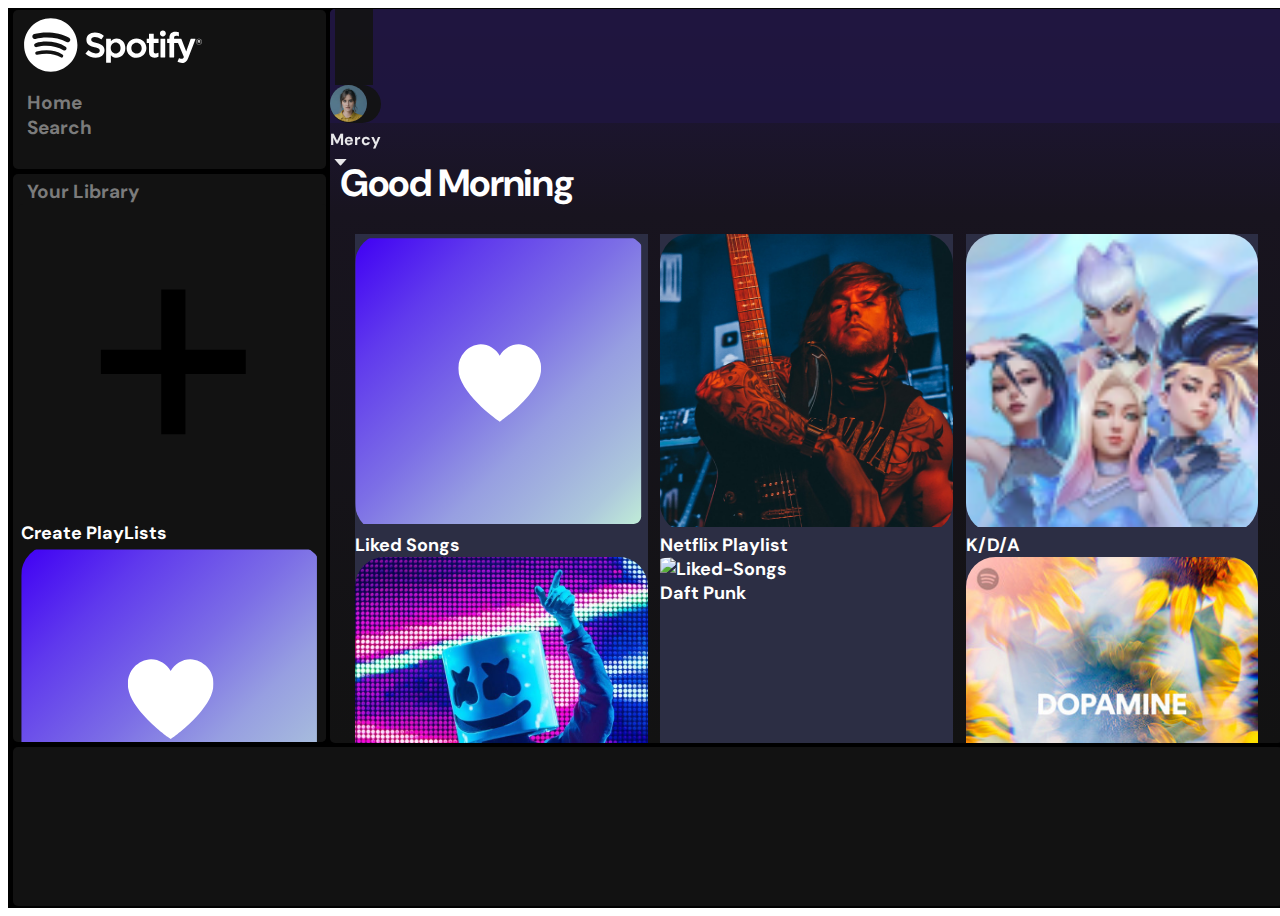
==== index.html @ 14f11836 "under construction 50percent completed" ====
<!DOCTYPE html>
<html lang="en">
  <head>
    <meta charset="UTF-8" />
    <meta name="viewport" content="width=device-width, initial-scale=1.0" />
    <link rel="stylesheet" href="./style.css" />
    <!-- BOOTSRAP CSS CDN -->
    <link
      href="https://cdn.jsdelivr.net/npm/bootstrap@5.0.2/dist/css/bootstrap.min.css"
      rel="stylesheet"
      integrity="sha384-EVSTQN3/azprG1Anm3QDgpJLIm9Nao0Yz1ztcQTwFspd3yD65VohhpuuCOmLASjC"
      crossorigin="anonymous"
    />
    <!-- FONT-AWESOME CDNJS -->
    <link
      rel="stylesheet"
      href="https://cdnjs.cloudflare.com/ajax/libs/font-awesome/6.4.2/css/all.min.css"
      integrity="sha512-z3gLpd7yknf1YoNbCzqRKc4qyor8gaKU1qmn+CShxbuBusANI9QpRohGBreCFkKxLhei6S9CQXFEbbKuqLg0DA=="
      crossorigin="anonymous"
      referrerpolicy="no-referrer"
    />
    <link
      rel="shortcut icon"
      href="./assets/Spotify_icon-icons.com_66783.ico"
      type="image/x-icon"
    />
    <title>Spotify -Web Player: Music for everyone</title>
  </head>
  <body>
    <main>
      <!-- LEFT SIDE ROW 1 -->
      <section class="main-col-left-nav d-flex flex-column justify-content-between">
          <div class="d-flex mb-2">
            <div class="spotify-logo d-flex align-items-center justify-content-center">
              <img src="./assets/Spotify-White-Logo.wine.svg" alt="Spotify_Logo">
            </div>
          </div>
          <div class="pill-list p-1 d-flex flex-column">
            <div class="left-nav-pill d-flex my-1">
              <div class="col-2 align-items-center"><i class="fa-solid fa-house"></i></div>
              <div class="col-10">Home</div>
            </div>
            <div class="left-nav-pill d-flex my-1">
              <div class="col-2 align-items-center"><i class="fa-solid fa-magnifying-glass"></i></div>
              <div class="col-10">Search</div>
            </div>
          </div>
  
      </section>
      <!--  -->
      <!-- LEFT SIDE ROW 2 -->
      <section class="main-col-left-library">
        <div class="pill-list p-1 d-flex flex-column">
          <div class="left-nav-pill d-flex my-1">
            <div class="col-2 align-items-center"><i class="fa-solid fa-compact-disc"></i></div>
            <div class="col-10">Your Library</div>
          </div>
        </div>

        <div class="Library-content-container pt-2">

          <div class="Library-entry d-flex align-items-center mb-1 rounded-3 ">
            <div class="col-2 entry-image-container bg-light">
              <img src="./assets/plus-small.svg" alt="Liked-Songs">
            </div>
            <div class="col-10 px-3">Create PlayLists</div>
          </div>

          <div class="Library-entry d-flex align-items-center mb-1 rounded-3 ">
            <div class="col-2 entry-image-container ">
              <img src="./assets/Liked_songs_logo.svg" alt="Liked-Songs">
            </div>
            <div class="col-10 px-3">Liked Songs</div>
          </div>

          <div class="Library-entry d-flex align-items-center mb-1 rounded-3 ">
            <div class="col-2 entry-image-container">
              <img src="./assets/podcast_icon.svg" alt="Liked-Songs">
            </div>
            <div class="col-10 px-3">Your Episodes</div>
          </div>

          <div class="Library-entry d-flex align-items-center mb-1 rounded-3 ">
            <div class="col-2 entry-image-container">
              <img src="./assets/roadtrip.jpeg" alt="Liked-Songs">
            </div>
            <div class="col-10 px-3">Road Trip Mix</div>
          </div>

          <div class="Library-entry d-flex align-items-center mb-1 rounded-3 ">
            <div class="col-2 entry-image-container">
              <img src="https://seeded-session-images.scdn.co/v1/img/artist/4tZwfgrHOc3mvqYlEYSvVi/en" alt="Liked-Songs">
            </div>
            <div class="col-10 px-3">Daft Punk</div>
          </div>

          <div class="Library-entry d-flex align-items-center mb-1 rounded-3 ">
            <div class="col-2 entry-image-container">
              <img src="./assets/ab67706f00000002a9e1322caa711b3c585d65bf.jpeg" alt="Liked-Songs">
            </div>
            <div class="col-10 px-3">Dopamine</div>
          </div>

          <ul class="library-list pt-3 ps-3">
            <li>FAV</li>
            <li>Daily Mix 1</li>
            <li>Discover Weekly</li>
            <li>Malayalam</li>
            <li>Dance/Electronix Mix</li>
            <li>EDM/Popular</li>
          </ul>

          <br><br><br>
        </div>
        
      </section>
      <!-- RIGHT SIDE ROW 1 COL 2 -->
      <!--  -->
      <section class="main-col-right">
        <nav
          class="my-nav-right d-flex align-items-center justify-content-between"
        >
          <div class="d-flex bg-transparent p-2">
            <div class="nav-arrows rounded-circle">
              <i
                class="fa-solid fa-angle-left fa-lg"
                style="color: #7b7b7b"
              ></i>
            </div>
            <div class="nav-arrows rounded-circle">
              <i
                class="fa-solid fa-angle-right fa-lg"
                style="color: #7b7b7b"
              ></i>
            </div>
          </div>
          <!-- Install app and User Name Pills  -->
         
          <div class="d-flex align-items-center p-2">
            <div class="d-flex align-items-center right-nav-pill p-1">
              <img src="./assets/Profile_pic.svg" alt="Profile_pic" class="bg-transparent user-image">
              <p class="px-2 bg-transparent">Mercy</p>
              <img src="./assets/fi-ss-caret-down.svg" class="bg-transparent p-1 pe-2">
          </div>
          
        </nav>
        <section class="main-window">
          <h1 class="px-2 py-1 pt-2">Good Morning</h1>
          <div class="Playlist-Block-Container">

            <div class="Playlist-Block-entry d-flex align-items-center mb-1 rounded-3 me-2 mb-2 ">
              <div class="col-3 entry-image-container ">
                <img src="./assets/Liked_songs_logo.svg" alt="Liked-Songs">
              </div>
              <div class="col-9 px-3 entry-text">
                Liked Songs
                <div class="entry-play-button"><i class="fa-solid fa-play"></i></div>
              </div>
            </div>

            <div class="Playlist-Block-entry d-flex align-items-center mb-1 rounded-3 me-2 mb-2">
              <div class="col-3 entry-image-container ">
                <img src="./assets/netflix.jpeg" alt="Liked-Songs">
              </div>
              <div class="col-9 px-3 entry-text">Netflix Playlist
                <div class="entry-play-button"><i class="fa-solid fa-play"></i></div>
              </div>
            </div>

            <div class="Playlist-Block-entry d-flex align-items-center mb-1 rounded-3 me-2 mb-2">
              <div class="col-3 entry-image-container ">
                <img src="./assets/kda.png" alt="Liked-Songs">
              </div>
              <div class="col-9 px-3 entry-text">K/D/A
                <div class="entry-play-button"><i class="fa-solid fa-play"></i></div>
              </div>
            </div>

            <div class="Playlist-Block-entry d-flex align-items-center mb-1 rounded-3 me-2 mb-2">
              <div class="col-3 entry-image-container ">
                <img src="./assets/marsh.svg" alt="Liked-Songs">
              </div>
              <div class="col-9 px-3 entry-text">Electronic Mix
                <div class="entry-play-button"><i class="fa-solid fa-play"></i></div>
              </div>
            </div>

            <div class="Playlist-Block-entry d-flex align-items-center mb-1 rounded-3 me-2 mb-2">
              <div class="col-3 entry-image-container">
                <img src="https://seeded-session-images.scdn.co/v1/img/artist/4tZwfgrHOc3mvqYlEYSvVi/en" alt="Liked-Songs">
              </div>
              <div class="col-9 px-3 entry-text">Daft Punk
                <div class="entry-play-button"><i class="fa-solid fa-play"></i></div>
              </div>
            </div>

            <div class="Playlist-Block-entry d-flex align-items-center mb-1 rounded-3 me-2 mb-2">
              <div class="col-3 entry-image-container">
                <img src="./assets/ab67706f00000002a9e1322caa711b3c585d65bf.jpeg" alt="Liked-Songs">
              </div>
              <div class="col-9 px-3 entry-text">Dopamine
                <div class="entry-play-button"><i class="fa-solid fa-play "></i></div>
              </div>
            </div>
          </div>

          <h3 class="px-2 py-1 pt-2">Music you might like</h3>
        </section>
      </section>
      <footer class="main-player-bottom">

      </footer>
    </main>

    <!-- BOOTSRAP JS CDN -->
    <script
      src="https://cdn.jsdelivr.net/npm/@popperjs/core@2.9.2/dist/umd/popper.min.js"
      integrity="sha384-IQsoLXl5PILFhosVNubq5LC7Qb9DXgDA9i+tQ8Zj3iwWAwPtgFTxbJ8NT4GN1R8p"
      crossorigin="anonymous"
    ></script>
    <script
      src="https://cdn.jsdelivr.net/npm/bootstrap@5.0.2/dist/js/bootstrap.min.js"
      integrity="sha384-cVKIPhGWiC2Al4u+LWgxfKTRIcfu0JTxR+EQDz/bgldoEyl4H0zUF0QKbrJ0EcQF"
      crossorigin="anonymous"
    ></script>
  </body>
</html>
---- style.css ----
@import url("https://fonts.googleapis.com/css2?family=DM+Sans:ital,opsz,wght@0,9..40,200;0,9..40,300;0,9..40,400;0,9..40,500;0,9..40,600;0,9..40,700;0,9..40,800;0,9..40,900;0,9..40,1000;1,9..40,200;1,9..40,300;1,9..40,400;1,9..40,500;1,9..40,600;1,9..40,1000&family=Open+Sans&family=Poppins:ital,wght@0,400;0,500;0,600;0,700;0,800;0,900;1,400;1,700;1,800&display=swap");
* {
  font-family: "DM Sans", sans-serif;
}

main {
  width: 100vw;
  height: 100vh;
  background-color: black;
  display: grid;
  grid-template-columns: 1fr 3fr;
  grid-template-rows: 1fr 3.5fr 1fr;
  gap: 1px;
}

.main-col-left-nav {
  grid-column: 1/2;
  grid-row: 1/2;
  flex-shrink: 0;
  /*  */
  box-sizing: border-box;
  margin: 2px;
  margin-left: 5px;
  padding: 5px;
  border-radius: 5px;
  background-color: #121212;
  /* background-color: red; */
  min-width: 250px;
}

.main-col-left-library {
  grid-column: 1/2;
  grid-row: 2/3;
  /*  */
  background-color: #121212;
  box-sizing: border-box;
  margin: 2px;
  padding: 5px;
  margin-left: 5px;
  border-radius: 5px;
  overflow: hidden;
}

.main-col-right {
  grid-column: 2/3;
  grid-row: 1/3;
  background: rgb(63, 42, 128);
  background: linear-gradient(
    180deg,
    rgba(32, 22, 64, 1) 0%,
    rgba(24, 20, 31, 1) 28%,
    rgba(18, 18, 18, 1) 100%
  );
  box-sizing: border-box;
  margin: 1px;
  margin-right: 5px;
  border-radius: 5px;
  overflow-y: scroll;
}
.main-col-right::-webkit-scrollbar {
  display: none;
}

.main-player-bottom {
  grid-column: 1/-1;
  grid-row: 3/4;
  /*  */
  box-sizing: border-box;
  margin: 2px;
  margin-left: 5px;
  margin-right: 5px;
  border-radius: 5px;
  background-color: #121212;
}
/* RIGHT Col Nav */
.my-nav-right {
  background-color: #201640;
  opacity: 0.9;
  position: sticky;
  top: 0px;
  /* background-color: red; */
}

.nav-arrows {
  width: 38px;
  height: 38px;
  flex-shrink: 0;
  display: flex;
  align-items: center;
  justify-content: center;
  background-color: #131313;
  margin: 0px 5px;
}

.right-nav-pill {
  width: fit-content;
  box-sizing: border-box;
  height: 38px;
  border-radius: 50px;
  background-color: #131313;
}

.right-nav-pill > p {
  font-weight: 700;
  font-size: 16px;
  margin-bottom: 0;
  margin-top: 2px;
  color: white;
}

.right-nav-pill > p:hover,
.nav-arrows > i:hover {
  color: white !important;
  transform: scale(1.05);
}

/* Left col row 1 */

.spotify-logo > img {
  width: 250px;
  height: 80px;
  background-color: transparent;
  padding: 0;
  margin-inline-start: -30px;
  margin-top: -10px;
}

.spotify-logo > img:hover {
  transform: scale(1.05);
}
/* box-shadow: none|h-offset v-offset blur spread color */

.pill-list {
  width: 94%;
  margin: auto;
}

.left-nav-pill {
  width: 90%;
  font-size: 19px;
  color: #7b7b7b;
  font-weight: 700;
}
.left-nav-pill:hover {
  color: white !important;
  transform: scale(1.03);
}

/* Left col row 2 */

.Library-content-container {
  width: 100%;
  height: 100%;
  padding: 8px 3px;
  border-radius: 5px;
  overflow-y: scroll;
  background-color: #121212;
}

.Library-content-container::-webkit-scrollbar {
  display: none;
}

.Library-entry {
  width: 100%;
  background-color: #121212;
  font-size: 18px;
  color: white;
  font-weight: 700;
}

.Library-entry:hover,
.library-list > li:hover,
.Playlist-Block-entry:hover {
  background-color: #303030;
  transform: scale(1.01);
}

.entry-image-container {
  border-radius: 10% !important;
  overflow: hidden !important;
}
.entry-image-container > img {
  aspect-ratio: 1/1;
  width: 100% !important;
}

.library-list > li {
  list-style: none;
  text-decoration: none;
  color: #fff;
  font-size: 19px;
  font-weight: 600;
  letter-spacing: -0.997px;
  margin: 10px 0px;
}

/* Main Window content */

.main-window {
  width: 98%;
  margin: auto;
  padding: 10px 10px;
}

.main-window > h1 {
  color: #fff;
  font-size: 38px;
  font-weight: 700;
  letter-spacing: -1.14px;
}

.Playlist-Block-Container {
  margin: auto;
  width: 98%;
  display: flex;
  flex-wrap: wrap;
  justify-content: space-around;
}

.Playlist-Block-entry {
  width: 32%;
  min-width: 30%;
  background-color: #2c2e44;
  font-size: 18px;
  color: white;
  font-weight: 700;
  flex-shrink: 0;
}

.entry-text {
  display: flex;
  align-items: center;
  justify-content: space-between;
}

.entry-play-button {
  width: 45px;
  height: 45px;
  padding-left: 3px;
  border-radius: 50%;
  background-color: #1fdf64;
  /* display: flex; */
  align-items: center;
  justify-content: center;
  color: black;
  display: none;
}

.entry-play-button:hover {
  transform: scale(1.07);
}

.Playlist-Block-entry:hover .entry-play-button {
  display: flex;
}

.main-window > h3 {
  color: #fff;
  font-size: 29px;
  font-weight: 700;
  letter-spacing: -1.16px;
}



@media screen and (max-width: 767px) {
  main {
    /* grid-template-columns: 1fr;
    grid-template-rows: auto; */
    grid:
      "main-col-left-nav"
      "main-col-left-library"
      "main-col-right" !important;
  }
  .main-col-left-nav {
    grid-column: 1/-1;
    grid-row: 1/2;
  }
  .main-col-left-library {
    grid-column: 1/-1;
    grid-row: 2/3;
  }
  .main-col-right {
    grid-column: 1/-1;
    grid-row: 3/4;
  }
}
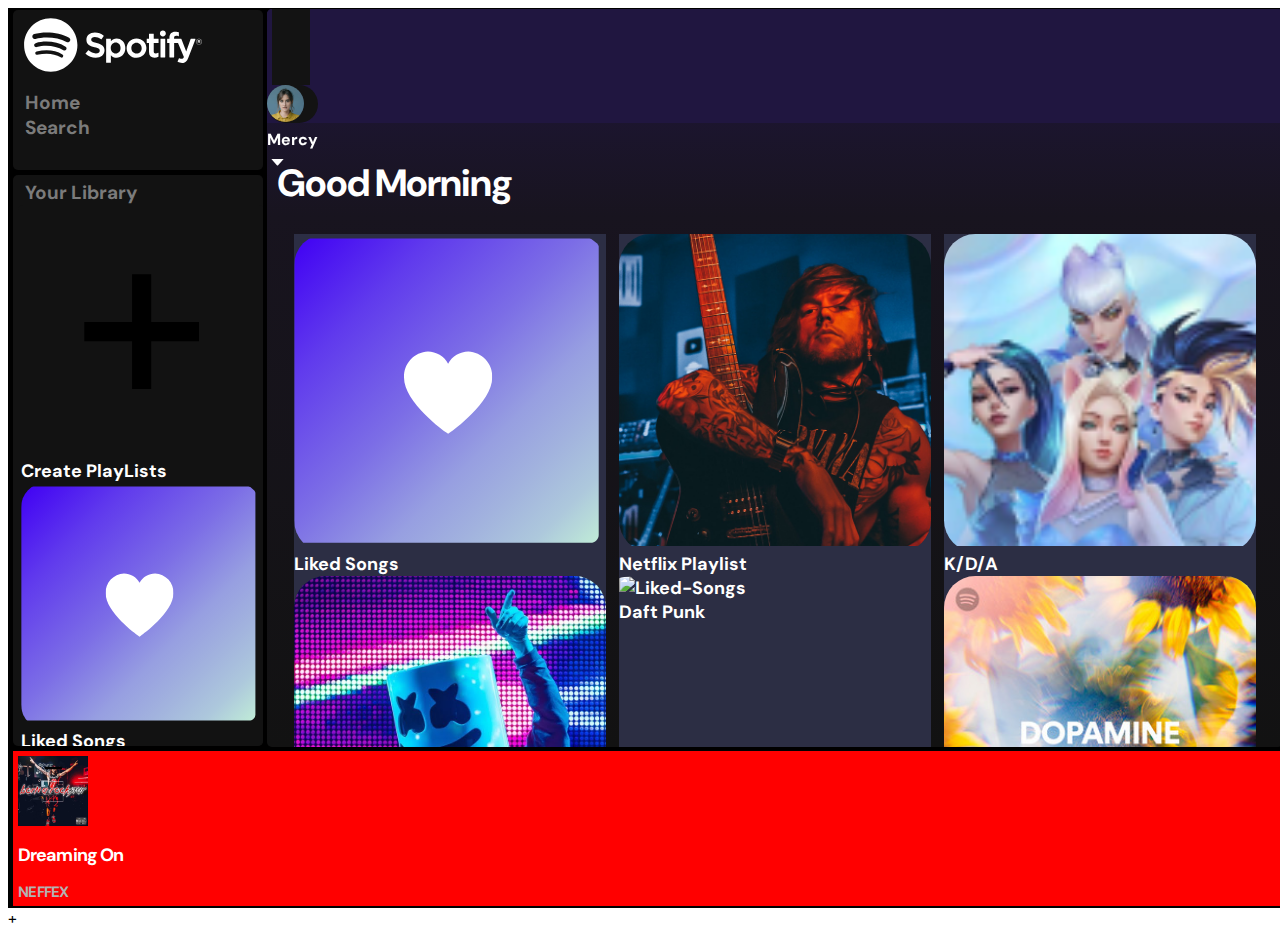
==== commit cccec706: "added playlist page" ====
--- a/index.html
+++ b/index.html
@@ -66,6 +66,7 @@
             <div class="col-10 px-3">Create PlayLists</div>
           </div>
 
+          
           <div class="Library-entry d-flex align-items-center mb-1 rounded-3 ">
             <div class="col-2 entry-image-container ">
               <img src="./assets/Liked_songs_logo.svg" alt="Liked-Songs">
@@ -79,6 +80,13 @@
             </div>
             <div class="col-10 px-3">Your Episodes</div>
           </div>
+          <a href="./playlist.html">
+          <div class="Library-entry d-flex align-items-center mb-1 rounded-3 ">
+            <div class="col-2 entry-image-container">
+              <img src="./assets/poprightnow.png" alt="Liked-Songs">
+            </div>
+            <div class="col-10 px-3">Pop Right Now</div>
+          </div></a>
 
           <div class="Library-entry d-flex align-items-center mb-1 rounded-3 ">
             <div class="col-2 entry-image-container">
@@ -110,7 +118,14 @@
             <li>EDM/Popular</li>
           </ul>
 
-          <br><br><br>
+          <div class="d-flex align-items-center p-2">
+            <div class="d-flex align-items-center right-nav-pill bg-transparent p-1">
+              <img src="./assets/install-option.svg" alt="instal icon" class="bg-transparent user-image">
+              <p class="px-4 bg-transparent ">Install App</p>
+              
+          </div>
+
+          <br><br><br><br><br>
         </div>
         
       </section>
@@ -180,7 +195,7 @@
               <div class="col-3 entry-image-container ">
                 <img src="./assets/marsh.svg" alt="Liked-Songs">
               </div>
-              <div class="col-9 px-3 entry-text">Electronic Mix
+              <div class="col-9 px-3 entry-text">Dance/Electronic Mix
                 <div class="entry-play-button"><i class="fa-solid fa-play"></i></div>
               </div>
             </div>
@@ -204,13 +219,91 @@
             </div>
           </div>
 
-          <h3 class="px-2 py-1 pt-2">Music you might like</h3>
+          <!-- podcasts -->
+          <h3 class="px-2 py-2 ">Audio Podcasts you might like</h3>
+          <div class="artists-container d-flex flex-wrap align-items-center justify-content-center">
+            <div class="artists d-flex align-items-center flex-column justify-content-around p-1">
+              <img src="./assets/musician 1.png" alt="profile_pic">
+              <div class="podcast-play-button"><i class="fa-solid fa-play"></i></div>
+              <h3>Weekly Motivational Content</h3>
+              <p>Ben Ina Scott</p>
+            </div>
+
+            <div class="artists d-flex align-items-center flex-column justify-content-around p-1">
+              <img src="./assets/musician 2.png" alt="profile_pic">
+              <div class="podcast-play-button"><i class="fa-solid fa-play"></i></div>
+              <h3>Mediation Self</h3>
+              <p>Ibn Hussain Aleen</p>
+            </div>
+
+            <div class="artists d-flex align-items-center flex-column justify-content-around p-1">
+              <img src="./assets/musician 3.png" alt="profile_pic">
+              <div class="podcast-play-button"><i class="fa-solid fa-play"></i></div>
+              <h3>Words beyond act...</h3>
+              <p>Samuel Scott</p>
+            </div>
+
+            <div class="artists d-flex align-items-center flex-column justify-content-around p-1">
+              <img src="./assets/musician 4.png" alt="profile_pic">
+              <div class="podcast-play-button"><i class="fa-solid fa-play"></i></div>
+              <h3>The Alexa Show</h3>
+              <p>Adriana Tom</p>
+            </div>
+
+            <div class="artists d-flex align-items-center flex-column justify-content-around p-1">
+              <img src="./assets/musician 3.png" alt="profile_pic">
+              <div class="podcast-play-button"><i class="fa-solid fa-play"></i></div>
+              <h3>Words beyond act...</h3>
+              <p>Samuel Scott</p>
+            </div>
+
+            <div class="artists d-flex align-items-center flex-column justify-content-around p-1">
+              <img src="./assets/musician 4.png" alt="profile_pic">
+              <div class="podcast-play-button"><i class="fa-solid fa-play"></i></div>
+              <h3>The Alexa Show</h3>
+              <p>Adriana Tom</p>
+            </div>
+            
+            <div class="artists d-flex align-items-center flex-column justify-content-around p-1">
+              <img src="./assets/musician 1.png" alt="profile_pic">
+              <div class="podcast-play-button"><i class="fa-solid fa-play"></i></div>
+              <h3>Weekly Motivational Content</h3>
+              <p>Ben Ina Scott</p>
+            </div>
+
+
+            <div class="artists d-flex align-items-center flex-column justify-content-around p-1">
+              <img src="./assets/musician 2.png" alt="profile_pic">
+              <div class="podcast-play-button"><i class="fa-solid fa-play"></i></div>
+              <h3>Mediation Self</h3>
+              <p>Ibn Hussain Aleen</p>
+            </div>
+
+
+          </div>
         </section>
       </section>
       <footer class="main-player-bottom">
-
+        <div class="music-player">
+          <div class="px-1 current-song-details d-flex align-items-center justify-content-center">
+            <img class="current-song-img" src="./assets/current-song-image.jpeg" alt="current song image">
+            <div class="d-flex flex-column align-items-start px-2">
+              <h1>Dreaming On</h1>
+              <p>NEFFEX</p>
+            </div>
+            <a href="#"><i class="fa-solid fa-heart ps-2" style="color: #00ff00;"></i></a>
+          </div>
+          
+          <div class="play-pause-control d-flex align-items-center justify-content-center px-1">
+
+          </div>
+          <div></div>
+        </div>
+        <div class="play-on-device">
+
+        </div>
       </footer>
-    </main>
+    </main>+
 
     <!-- BOOTSRAP JS CDN -->
     <script
--- a/style.css
+++ b/style.css
@@ -8,8 +8,8 @@
   height: 100vh;
   background-color: black;
   display: grid;
-  grid-template-columns: 1fr 3fr;
-  grid-template-rows: 1fr 3.5fr 1fr;
+  grid-template-columns: 1fr 4fr;
+  grid-template-rows: 1fr 3.5fr 0.85fr;
   gap: 1px;
 }
 
@@ -71,13 +71,16 @@
   margin-right: 5px;
   border-radius: 5px;
   background-color: #121212;
+  display: flex;
+  flex-direction: column;
 }
 /* RIGHT Col Nav */
 .my-nav-right {
   background-color: #201640;
-  opacity: 0.9;
+  opacity: 1;
   position: sticky;
   top: 0px;
+  z-index: 100;
   /* background-color: red; */
 }
 
@@ -161,6 +164,17 @@
   display: none;
 }
 
+.Library-content-container>a{
+  text-decoration: none;
+}
+
+a{
+  text-decoration: none !important;
+}
+.custom-bg{
+  background-color: #303030;
+  transform: scale(1.01);
+}
 .Library-entry {
   width: 100%;
   background-color: #121212;
@@ -168,6 +182,7 @@
   color: white;
   font-weight: 700;
 }
+
 
 .Library-entry:hover,
 .library-list > li:hover,
@@ -210,12 +225,20 @@
   letter-spacing: -1.14px;
 }
 
+.main-window > h3 {
+  color: #fff;
+  font-size: 29px;
+  font-weight: 700;
+  letter-spacing: -1.16px;
+}
+
 .Playlist-Block-Container {
   margin: auto;
   width: 98%;
   display: flex;
   flex-wrap: wrap;
   justify-content: space-around;
+  margin-bottom: 8px;
 }
 
 .Playlist-Block-entry {
@@ -226,6 +249,9 @@
   color: white;
   font-weight: 700;
   flex-shrink: 0;
+  overflow: hidden;
+  text-overflow: ellipsis;
+  white-space: nowrap;
 }
 
 .entry-text {
@@ -255,15 +281,128 @@
   display: flex;
 }
 
-.main-window > h3 {
-  color: #fff;
-  font-size: 29px;
-  font-weight: 700;
-  letter-spacing: -1.16px;
-}
-
-
-
+.artists {
+  width: 240px;
+  height: 305px;
+  margin: 10px;
+  margin-bottom: 15px;
+  box-sizing: border-box;
+  box-shadow: 0px 5px 10px 0px rgba(0, 0, 0, 0.5);
+  background: linear-gradient(
+    180deg,
+    #222 0%,
+    #1f1f1f 11.64%,
+    #171717 25.66%,
+    #161616 32.94%,
+    #151515 35.98%,
+    #131313 44.89%,
+    #121212 55.22%,
+    #121212 75.34%,
+    #121212 85.45%,
+    rgba(18, 18, 18, 0) 100%
+  );
+  position: relative;
+
+}
+.podcast-play-button {
+  width: 45px;
+  height: 45px;
+  padding-left: 3px;
+  border-radius: 50%;
+  background-color: #1fdf64;
+  /* display: flex; */
+  align-items: center;
+  justify-content: center;
+  color: black;
+  z-index: 1;
+  position: absolute;
+  bottom: 95px;
+  right: 35px;
+  display: none;
+}
+
+.podcast-play-button:hover {
+  transform: scale(1.07);
+}
+
+.artists:hover{
+  background-color: #313131 !important;
+  transform:scale(1.03) ;
+}
+.artists:hover .podcast-play-button {
+  display: flex;
+}
+
+
+.artists>img{
+  margin: 15px;
+  margin-top: 20px;
+  width: 200px;
+  height: 200px;
+  border-radius: 14px;
+  opacity: 0.95;
+}
+.artists>h3{
+  color: #FFF;
+  font-size: 21px;
+  font-weight: 500;
+  letter-spacing: -0.42px;
+}
+.artists>p{
+  color: #B3B3B3;
+  font-size: 15px;
+  font-weight: 500;
+  letter-spacing: 0.15px;
+}
+.artists>h3, .artists>p{
+  width: 200px;
+  white-space: nowrap;
+  overflow: hidden !important;
+  text-overflow: ellipsis;
+}
+.music-player{
+  flex: 7;
+  background-color: red;
+  padding: 5px;
+  display: flex;
+  align-items: center;
+  justify-content: space-between;
+}
+
+.current-song-details{
+  height: 100%;
+}
+
+.current-song-img{
+  width: 70px;
+  height: 70px;
+}
+
+.current-song-details h1{
+  color: #FFF;
+  font-size: 18px;
+  font-weight: 700;
+  line-height: normal;
+  letter-spacing: -0.9px;
+  margin-bottom: -0.5px;
+}
+
+.current-song-details p{
+  color: #B3B3B3;
+  font-size: 15px;
+  font-weight: 700;
+  margin-bottom: -0.5px;
+  letter-spacing: -0.75px;
+}
+
+/* .play-pause-control{
+
+} */
+
+.play-on-device{
+  flex: 1;
+  background-color: #1fdf64;
+}
 @media screen and (max-width: 767px) {
   main {
     /* grid-template-columns: 1fr;
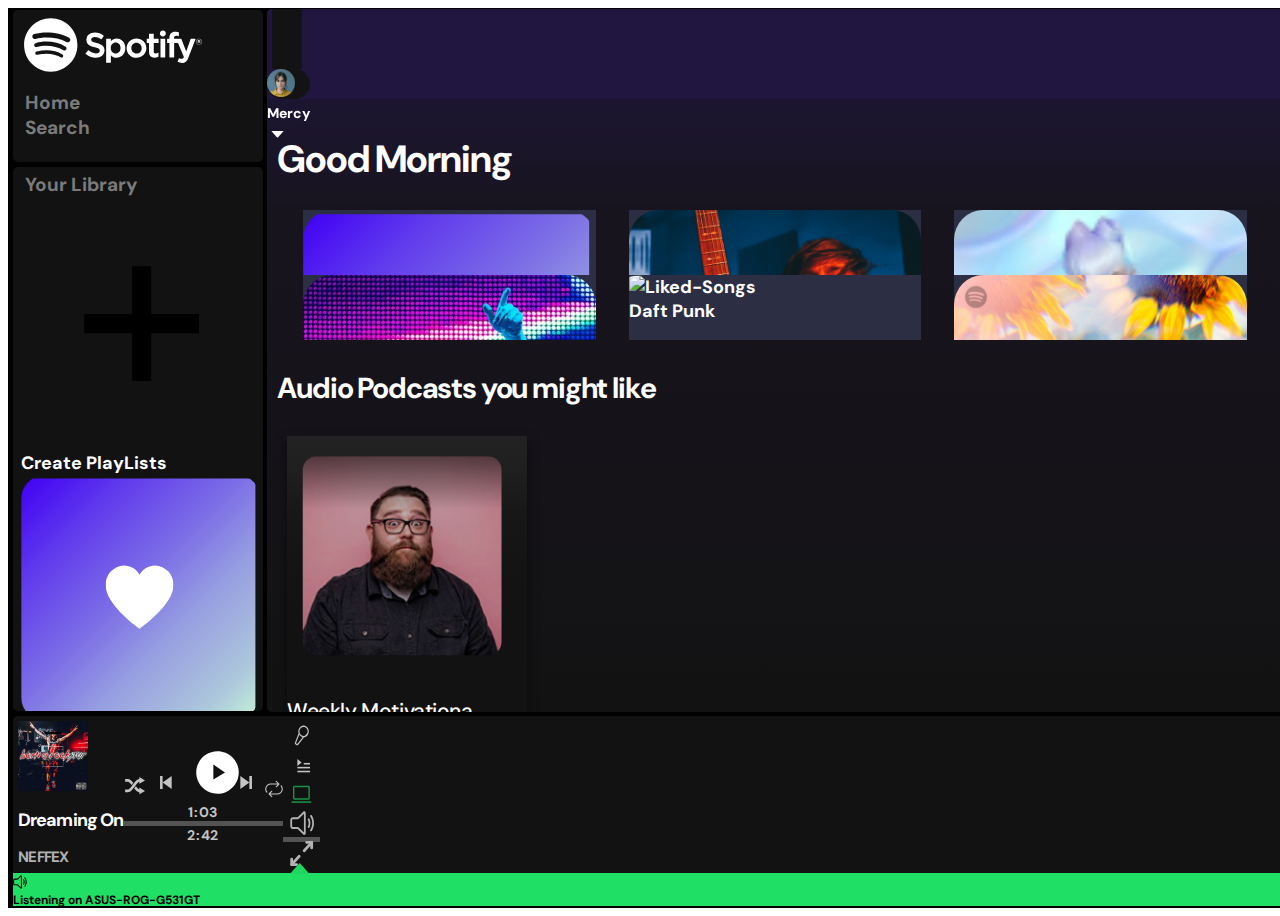
==== commit 3c57fc0b: "completed first page" ====
--- a/index.html
+++ b/index.html
@@ -278,14 +278,13 @@
               <h3>Mediation Self</h3>
               <p>Ibn Hussain Aleen</p>
             </div>
-
-
+            
           </div>
         </section>
       </section>
       <footer class="main-player-bottom">
         <div class="music-player">
-          <div class="px-1 current-song-details d-flex align-items-center justify-content-center">
+          <div class="col-3 px-1 current-song-details d-flex align-items-center justify-content-start">
             <img class="current-song-img" src="./assets/current-song-image.jpeg" alt="current song image">
             <div class="d-flex flex-column align-items-start px-2">
               <h1>Dreaming On</h1>
@@ -294,16 +293,48 @@
             <a href="#"><i class="fa-solid fa-heart ps-2" style="color: #00ff00;"></i></a>
           </div>
           
-          <div class="play-pause-control d-flex align-items-center justify-content-center px-1">
-
-          </div>
-          <div></div>
+          <div class="col-6 play-pause-control d-flex flex-column align-items-center justify-content-center px-1">
+            <div class="play-pause-control-row1 d-flex align-items-center justify-content-center p-1 m-1">
+              <img class="mx-2 control-button" src="./assets/raphael_shuffle.svg" alt="controls">
+              <img class="mx-2 control-button" src="./assets/previous.svg" alt="controls">
+              <button type="menu" class="play-button d-flex align-items-center justify-content-center">
+                <img src="./assets/play_pause.svg" alt="controls">
+              </button>
+              <img class="mx-2 control-button" src="./assets/skip.svg" alt="controls">
+              <img class="mx-2 control-button" src="./assets/replay.svg" alt="controls">
+            </div>
+            <div class="d-flex align-items-center play-pause-control-row2 ">
+              <div class="d-flex justify-content-center col-1 progress-value">1:03</div>
+              <div class="progress col-10">
+                <div class="progress-bar bg-white" role="progressbar" style="width: 35%" aria-valuenow="25" aria-valuemin="0" aria-valuemax="100"></div>
+              </div>
+              <div class="d-flex justify-content-center col-1 progress-value">2:42</div>
+            </div>
+          </div>
+
+          <div class="col-3 p-2 d-flex align-items-center justify-content-end">
+            <div class="volume-sect" role="" ><img src="./assets/music-player/ph_microphone-stage.svg" alt="lyrics"></div>
+            <div class="volume-sect" role="" ><img src="./assets/music-player/carbon_query-queue.svg" alt="queue"></div>
+            <div class="volume-sect" role="" >
+              <div class="vector"><img src="./assets/music-player/Vector 1.svg" alt="pointer"></div>
+              <img src="./assets/music-player/carbon_laptop.svg" alt="device">
+            </div>
+            <div class="volume-sect" role="" ><img src="./assets/music-player/Group.svg" alt="vol"></div>
+            
+            <div class="w-25 vol">
+              <div class="progress">
+                <div class="progress-bar bg-white" role="progressbar" style="width: 65%" aria-valuenow="25" aria-valuemin="0" aria-valuemax="100"></div>
+              </div>
+            </div>
+            <div class="volume-sect p-1" role="" ><img src="./assets/music-player/full-screensvg.svg" alt="fullscreen"></div>
+          </div>
         </div>
-        <div class="play-on-device">
-
+        <div class="play-on-device d-flex align-items-center justify-content-end">
+          <img src="./assets/music-player/footer-msg.svg" alt="footer" class="mx-1">
+          <div class="footer-msg me-5">Listening on ASUS-ROG-G531GT</div>
         </div>
       </footer>
-    </main>+
+    </main>
 
     <!-- BOOTSRAP JS CDN -->
     <script
--- a/style.css
+++ b/style.css
@@ -9,7 +9,7 @@
   background-color: black;
   display: grid;
   grid-template-columns: 1fr 4fr;
-  grid-template-rows: 1fr 3.5fr 0.85fr;
+  grid-template-rows: 1fr 3.5fr 1fr;
   gap: 1px;
 }
 
@@ -85,8 +85,8 @@
 }
 
 .nav-arrows {
-  width: 38px;
-  height: 38px;
+  width: 30px;
+  height: 30px;
   flex-shrink: 0;
   display: flex;
   align-items: center;
@@ -98,14 +98,19 @@
 .right-nav-pill {
   width: fit-content;
   box-sizing: border-box;
-  height: 38px;
+  height: 30px;
   border-radius: 50px;
   background-color: #131313;
 }
 
+.user-image{
+  height: 28px;
+  width: 28px;
+}
+
 .right-nav-pill > p {
   font-weight: 700;
-  font-size: 16px;
+  font-size: 14px;
   margin-bottom: 0;
   margin-top: 2px;
   color: white;
@@ -242,7 +247,8 @@
 }
 
 .Playlist-Block-entry {
-  width: 32%;
+  width: 30%;
+  height: 65px;
   min-width: 30%;
   background-color: #2c2e44;
   font-size: 18px;
@@ -252,6 +258,7 @@
   overflow: hidden;
   text-overflow: ellipsis;
   white-space: nowrap;
+  position: relative;
 }
 
 .entry-text {
@@ -271,6 +278,9 @@
   justify-content: center;
   color: black;
   display: none;
+  position: absolute;
+  right: 20px;
+  z-index: 1;
 }
 
 .entry-play-button:hover {
@@ -360,13 +370,24 @@
   overflow: hidden !important;
   text-overflow: ellipsis;
 }
+
+.playlist-page{
+  width: 98%;
+  margin: auto;
+  padding: 10px 10px;
+}
+
+
+
+
+
 .music-player{
-  flex: 7;
-  background-color: red;
+  flex: 6;
+  /* background-color: red; */
   padding: 5px;
   display: flex;
   align-items: center;
-  justify-content: space-between;
+  position: relative;
 }
 
 .current-song-details{
@@ -395,14 +416,71 @@
   letter-spacing: -0.75px;
 }
 
-/* .play-pause-control{
-
-} */
+.play-button{
+  background: none;
+  width: 40px;
+  height: 40px;
+  border-radius: 50%;
+  border: none;
+}
+
+.play-button:hover, .control-button:hover{
+  transform: scale(1.07);
+}
+
+.play-pause-control-row2{
+  width: 100%;
+}
+.progress{
+  width: 100%;
+  height: 5px !important;
+  background-color: #535353 !important;
+}
+.progress-value{
+  color: #C4C4C4;
+font-size: 14px;
+font-weight: 700;
+letter-spacing: 0.56px;
+text-align: center;
+}
+
+.volume-sect{
+  width: 25px;
+  height: 25px;
+  padding: 2px;
+  margin-inline: 4px;
+}
+.volume-sect>img{
+  height: 100%;
+  width: 100%;
+}
+.vol{
+  margin-bottom: -3px;
+}
 
 .play-on-device{
   flex: 1;
   background-color: #1fdf64;
 }
+.footer-msg{
+  color: #000;
+font-size: 12px;
+font-weight: 700;
+line-height: 1;
+}
+
+.vector{
+  position: absolute;
+  bottom: -6px;
+}
+
+.volume-sect:hover{
+  transform: scale(1.1);
+}
+.volume-sect:hover .vector{
+  display: none;
+}
+
 @media screen and (max-width: 767px) {
   main {
     /* grid-template-columns: 1fr;
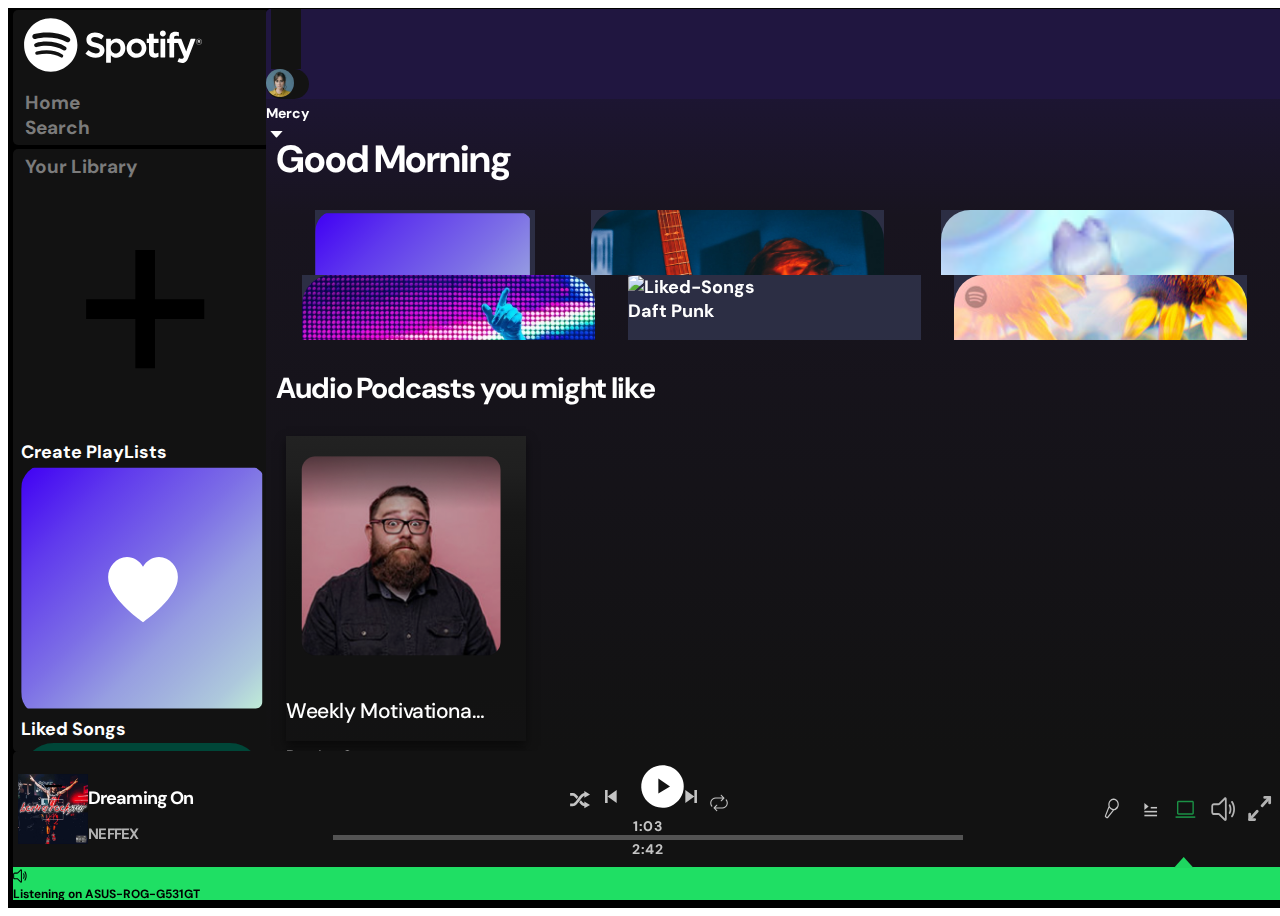
==== commit da9be800: "final adjustments" ====
--- a/index.html
+++ b/index.html
@@ -29,262 +29,282 @@
   <body>
     <main>
       <!-- LEFT SIDE ROW 1 -->
-      <section class="main-col-left-nav d-flex flex-column justify-content-between">
-          <div class="d-flex mb-2">
-            <div class="spotify-logo d-flex align-items-center justify-content-center">
-              <img src="./assets/Spotify-White-Logo.wine.svg" alt="Spotify_Logo">
-            </div>
-          </div>
-          <div class="pill-list p-1 d-flex flex-column">
-            <div class="left-nav-pill d-flex my-1">
-              <div class="col-2 align-items-center"><i class="fa-solid fa-house"></i></div>
-              <div class="col-10">Home</div>
-            </div>
-            <div class="left-nav-pill d-flex my-1">
-              <div class="col-2 align-items-center"><i class="fa-solid fa-magnifying-glass"></i></div>
-              <div class="col-10">Search</div>
-            </div>
-          </div>
-  
+      <section class="top-side">
+
+        <section class="left-side">
+
+          <section class="main-col-left-nav">
+            <div class="d-flex mb-2">
+              <div class="spotify-logo d-flex align-items-center justify-content-center">
+                <img src="./assets/Spotify-White-Logo.wine.svg" alt="Spotify_Logo">
+              </div>
+            </div>
+            <div class="pill-list p-1 d-flex flex-column">
+              <div class="left-nav-pill d-flex my-1">
+                <div class="col-2 align-items-center"><i class="fa-solid fa-house"></i></div>
+                <div class="col-10">Home</div>
+              </div>
+              <div class="left-nav-pill d-flex my-1">
+                <div class="col-2 align-items-center"><i class="fa-solid fa-magnifying-glass"></i></div>
+                <div class="col-10">Search</div>
+              </div>
+            </div>
+    
+          </section>
+          <!--  -->
+          <!-- LEFT SIDE ROW 2 -->
+          <section class="main-col-left-library">
+            <div class="pill-list p-1 d-flex flex-column">
+              <div class="left-nav-pill d-flex my-1">
+                <div class="col-2 align-items-center"><i class="fa-solid fa-compact-disc"></i></div>
+                <div class="col-10">Your Library</div>
+              </div>
+            </div>
+    
+            <div class="Library-content-container pt-2">
+    
+              <div class="Library-entry d-flex align-items-center mb-1 rounded-3 ">
+                <div class="col-2 entry-image-container bg-light">
+                  <img src="./assets/plus-small.svg" alt="Liked-Songs">
+                </div>
+                <div class="col-10 px-3">Create PlayLists</div>
+              </div>
+    
+              
+              <div class="Library-entry d-flex align-items-center mb-1 rounded-3 ">
+                <div class="col-2 entry-image-container ">
+                  <img src="./assets/Liked_songs_logo.svg" alt="Liked-Songs">
+                </div>
+                <div class="col-10 px-3">Liked Songs</div>
+              </div>
+    
+              <div class="Library-entry d-flex align-items-center mb-1 rounded-3 ">
+                <div class="col-2 entry-image-container">
+                  <img src="./assets/podcast_icon.svg" alt="Liked-Songs">
+                </div>
+                <div class="col-10 px-3">Your Episodes</div>
+              </div>
+              <a href="./playlist.html">
+              <div class="Library-entry d-flex align-items-center mb-1 rounded-3 ">
+                <div class="col-2 entry-image-container">
+                  <img src="./assets/poprightnow.png" alt="Liked-Songs">
+                </div>
+                <div class="col-10 px-3">Pop Right Now</div>
+              </div></a>
+    
+              <div class="Library-entry d-flex align-items-center mb-1 rounded-3 ">
+                <div class="col-2 entry-image-container">
+                  <img src="./assets/roadtrip.jpeg" alt="Liked-Songs">
+                </div>
+                <div class="col-10 px-3">Road Trip Mix</div>
+              </div>
+    
+              <div class="Library-entry d-flex align-items-center mb-1 rounded-3 ">
+                <div class="col-2 entry-image-container">
+                  <img src="https://seeded-session-images.scdn.co/v1/img/artist/4tZwfgrHOc3mvqYlEYSvVi/en" alt="Liked-Songs">
+                </div>
+                <div class="col-10 px-3">Daft Punk</div>
+              </div>
+    
+              <div class="Library-entry d-flex align-items-center mb-1 rounded-3 ">
+                <div class="col-2 entry-image-container">
+                  <img src="./assets/ab67706f00000002a9e1322caa711b3c585d65bf.jpeg" alt="Liked-Songs">
+                </div>
+                <div class="col-10 px-3">Dopamine</div>
+              </div>
+    
+              <ul class="library-list pt-3 ps-3">
+                <li>FAV</li>
+                <li>Daily Mix 1</li>
+                <li>Discover Weekly</li>
+                <li>Malayalam</li>
+                <li>Dance/Electronix Mix</li>
+                <li>EDM/Popular</li>
+              </ul>
+    
+              <div class="d-flex align-items-center p-2">
+                <div class="d-flex align-items-center right-nav-pill bg-transparent p-1">
+                  <img src="./assets/install-option.svg" alt="instal icon" class="bg-transparent user-image">
+                  <p class="px-4 bg-transparent ">Install App</p>
+                  
+              </div>
+    
+              <br><br><br><br><br>
+            </div>
+            
+          </section>
+    
+        </section>
+        
+        <!-- RIGHT SIDE ROW 1 COL 2 -->
+        <!--  -->
+        <section class="main-col-right">
+          <nav
+            class="my-nav-right d-flex align-items-center justify-content-between"
+          >
+            <div class="d-flex bg-transparent p-2">
+              <div class="nav-arrows rounded-circle">
+                <i
+                  class="fa-solid fa-angle-left fa-lg"
+                  style="color: #7b7b7b"
+                ></i>
+              </div>
+              <div class="nav-arrows rounded-circle">
+                <i
+                  class="fa-solid fa-angle-right fa-lg"
+                  style="color: #7b7b7b"
+                ></i>
+              </div>
+              <div class=" align-items-center justify-content-center my-logo-hidden">
+                <i class="fa-brands fa-spotify" style="color: #1fdf64;"></i>
+              </div>
+              <div class=" align-items-center justify-content-center my-option-hidden mx-2">
+                <i class="fa-solid fa-magnifying-glass" style="color: #7b7b7b;"></i>
+              </div>
+              <div class=" align-items-center justify-content-center my-option-hidden me-2">
+                <a href="./index.html"><i class="fa-solid fa-house" style="color: #7b7b7b;"></i></a>
+              </div>
+             
+            </div>
+            <!-- Install app and User Name Pills  -->
+           
+            <div class="d-flex align-items-center p-2">
+              <div class="d-flex align-items-center right-nav-pill p-1">
+                <img src="./assets/Profile_pic.svg" alt="Profile_pic" class="bg-transparent user-image">
+                <p class="px-2 bg-transparent">Mercy</p>
+                <img src="./assets/fi-ss-caret-down.svg" class="bg-transparent p-1 pe-2">
+            </div>
+            
+          </nav>
+          <section class="main-window">
+            <h1 class="px-2 py-1 pt-2">Good Morning</h1>
+            <div class="Playlist-Block-Container">
+              <a href="./playlist.html">
+              <div class="Playlist-Block-entry d-flex align-items-center mb-1 rounded-3 me-2 mb-2 ">
+                <div class="col-3 entry-image-container ">
+                  <img src="./assets/Liked_songs_logo.svg" alt="Liked-Songs">
+                </div>
+                <div class="col-6 px-3 entry-text">
+                  Liked Songs
+                  <div class="entry-play-button"><i class="fa-solid fa-play"></i></div>
+                </div>
+              </div></a>
+  
+              <div class="Playlist-Block-entry d-flex align-items-center mb-1 rounded-3 me-2 mb-2">
+                <div class="col-3 entry-image-container ">
+                  <img src="./assets/netflix.jpeg" alt="Liked-Songs">
+                </div>
+                <div class="col-6 px-3 entry-text">Netflix Playlist
+                  <div class="entry-play-button"><i class="fa-solid fa-play"></i></div>
+                </div>
+              </div>
+  
+              <div class="Playlist-Block-entry d-flex align-items-center mb-1 rounded-3 me-2 mb-2">
+                <div class="col-3 entry-image-container ">
+                  <img src="./assets/kda.png" alt="Liked-Songs">
+                </div>
+                <div class="col-6 px-3 entry-text">K/D/A
+                  <div class="entry-play-button"><i class="fa-solid fa-play"></i></div>
+                </div>
+              </div>
+  
+              <div class="Playlist-Block-entry d-flex align-items-center mb-1 rounded-3 me-2 mb-2">
+                <div class="col-3 entry-image-container ">
+                  <img src="./assets/marsh.svg" alt="Liked-Songs">
+                </div>
+                <div class="col-6 px-3 entry-text">Dance/Electronic Mix
+                  <div class="entry-play-button"><i class="fa-solid fa-play"></i></div>
+                </div>
+              </div>
+  
+              <div class="Playlist-Block-entry d-flex align-items-center mb-1 rounded-3 me-2 mb-2">
+                <div class="col-3 entry-image-container">
+                  <img src="https://seeded-session-images.scdn.co/v1/img/artist/4tZwfgrHOc3mvqYlEYSvVi/en" alt="Liked-Songs">
+                </div>
+                <div class="col-6 px-3 entry-text">Daft Punk
+                  <div class="entry-play-button"><i class="fa-solid fa-play"></i></div>
+                </div>
+              </div>
+  
+              <div class="Playlist-Block-entry d-flex align-items-center mb-1 rounded-3 me-2 mb-2">
+                <div class="col-3 entry-image-container">
+                  <img src="./assets/ab67706f00000002a9e1322caa711b3c585d65bf.jpeg" alt="Liked-Songs">
+                </div>
+                <div class="col-6 px-3 entry-text">Dopamine
+                  <div class="entry-play-button"><i class="fa-solid fa-play "></i></div>
+                </div>
+              </div>
+            </div>
+  
+            <!-- podcasts -->
+            <h3 class="px-2 py-2 ">Audio Podcasts you might like</h3>
+            <div class="artists-container d-flex flex-wrap align-items-center justify-content-center">
+              <div class="artists d-flex align-items-center flex-column justify-content-around p-1">
+                <img src="./assets/musician 1.png" alt="profile_pic">
+                <div class="podcast-play-button"><i class="fa-solid fa-play"></i></div>
+                <h3>Weekly Motivational Content</h3>
+                <p>Ben Ina Scott</p>
+              </div>
+  
+              <div class="artists d-flex align-items-center flex-column justify-content-around p-1">
+                <img src="./assets/musician 2.png" alt="profile_pic">
+                <div class="podcast-play-button"><i class="fa-solid fa-play"></i></div>
+                <h3>Mediation Self</h3>
+                <p>Ibn Hussain Aleen</p>
+              </div>
+  
+              <div class="artists d-flex align-items-center flex-column justify-content-around p-1">
+                <img src="./assets/musician 3.png" alt="profile_pic">
+                <div class="podcast-play-button"><i class="fa-solid fa-play"></i></div>
+                <h3>Words beyond act...</h3>
+                <p>Samuel Scott</p>
+              </div>
+  
+              <div class="artists d-flex align-items-center flex-column justify-content-around p-1">
+                <img src="./assets/musician 4.png" alt="profile_pic">
+                <div class="podcast-play-button"><i class="fa-solid fa-play"></i></div>
+                <h3>The Alexa Show</h3>
+                <p>Adriana Tom</p>
+              </div>
+  
+              <div class="artists d-flex align-items-center flex-column justify-content-around p-1">
+                <img src="./assets/musician 3.png" alt="profile_pic">
+                <div class="podcast-play-button"><i class="fa-solid fa-play"></i></div>
+                <h3>Words beyond act...</h3>
+                <p>Samuel Scott</p>
+              </div>
+  
+              <div class="artists d-flex align-items-center flex-column justify-content-around p-1">
+                <img src="./assets/musician 4.png" alt="profile_pic">
+                <div class="podcast-play-button"><i class="fa-solid fa-play"></i></div>
+                <h3>The Alexa Show</h3>
+                <p>Adriana Tom</p>
+              </div>
+              
+              <div class="artists d-flex align-items-center flex-column justify-content-around p-1">
+                <img src="./assets/musician 1.png" alt="profile_pic">
+                <div class="podcast-play-button"><i class="fa-solid fa-play"></i></div>
+                <h3>Weekly Motivational Content</h3>
+                <p>Ben Ina Scott</p>
+              </div>
+  
+  
+              <div class="artists d-flex align-items-center flex-column justify-content-around p-1">
+                <img src="./assets/musician 2.png" alt="profile_pic">
+                <div class="podcast-play-button"><i class="fa-solid fa-play"></i></div>
+                <h3>Mediation Self</h3>
+                <p>Ibn Hussain Aleen</p>
+              </div>
+              
+            </div>
+          </section>
+        </section>
+
       </section>
-      <!--  -->
-      <!-- LEFT SIDE ROW 2 -->
-      <section class="main-col-left-library">
-        <div class="pill-list p-1 d-flex flex-column">
-          <div class="left-nav-pill d-flex my-1">
-            <div class="col-2 align-items-center"><i class="fa-solid fa-compact-disc"></i></div>
-            <div class="col-10">Your Library</div>
-          </div>
-        </div>
-
-        <div class="Library-content-container pt-2">
-
-          <div class="Library-entry d-flex align-items-center mb-1 rounded-3 ">
-            <div class="col-2 entry-image-container bg-light">
-              <img src="./assets/plus-small.svg" alt="Liked-Songs">
-            </div>
-            <div class="col-10 px-3">Create PlayLists</div>
-          </div>
-
-          
-          <div class="Library-entry d-flex align-items-center mb-1 rounded-3 ">
-            <div class="col-2 entry-image-container ">
-              <img src="./assets/Liked_songs_logo.svg" alt="Liked-Songs">
-            </div>
-            <div class="col-10 px-3">Liked Songs</div>
-          </div>
-
-          <div class="Library-entry d-flex align-items-center mb-1 rounded-3 ">
-            <div class="col-2 entry-image-container">
-              <img src="./assets/podcast_icon.svg" alt="Liked-Songs">
-            </div>
-            <div class="col-10 px-3">Your Episodes</div>
-          </div>
-          <a href="./playlist.html">
-          <div class="Library-entry d-flex align-items-center mb-1 rounded-3 ">
-            <div class="col-2 entry-image-container">
-              <img src="./assets/poprightnow.png" alt="Liked-Songs">
-            </div>
-            <div class="col-10 px-3">Pop Right Now</div>
-          </div></a>
-
-          <div class="Library-entry d-flex align-items-center mb-1 rounded-3 ">
-            <div class="col-2 entry-image-container">
-              <img src="./assets/roadtrip.jpeg" alt="Liked-Songs">
-            </div>
-            <div class="col-10 px-3">Road Trip Mix</div>
-          </div>
-
-          <div class="Library-entry d-flex align-items-center mb-1 rounded-3 ">
-            <div class="col-2 entry-image-container">
-              <img src="https://seeded-session-images.scdn.co/v1/img/artist/4tZwfgrHOc3mvqYlEYSvVi/en" alt="Liked-Songs">
-            </div>
-            <div class="col-10 px-3">Daft Punk</div>
-          </div>
-
-          <div class="Library-entry d-flex align-items-center mb-1 rounded-3 ">
-            <div class="col-2 entry-image-container">
-              <img src="./assets/ab67706f00000002a9e1322caa711b3c585d65bf.jpeg" alt="Liked-Songs">
-            </div>
-            <div class="col-10 px-3">Dopamine</div>
-          </div>
-
-          <ul class="library-list pt-3 ps-3">
-            <li>FAV</li>
-            <li>Daily Mix 1</li>
-            <li>Discover Weekly</li>
-            <li>Malayalam</li>
-            <li>Dance/Electronix Mix</li>
-            <li>EDM/Popular</li>
-          </ul>
-
-          <div class="d-flex align-items-center p-2">
-            <div class="d-flex align-items-center right-nav-pill bg-transparent p-1">
-              <img src="./assets/install-option.svg" alt="instal icon" class="bg-transparent user-image">
-              <p class="px-4 bg-transparent ">Install App</p>
-              
-          </div>
-
-          <br><br><br><br><br>
-        </div>
-        
-      </section>
-      <!-- RIGHT SIDE ROW 1 COL 2 -->
-      <!--  -->
-      <section class="main-col-right">
-        <nav
-          class="my-nav-right d-flex align-items-center justify-content-between"
-        >
-          <div class="d-flex bg-transparent p-2">
-            <div class="nav-arrows rounded-circle">
-              <i
-                class="fa-solid fa-angle-left fa-lg"
-                style="color: #7b7b7b"
-              ></i>
-            </div>
-            <div class="nav-arrows rounded-circle">
-              <i
-                class="fa-solid fa-angle-right fa-lg"
-                style="color: #7b7b7b"
-              ></i>
-            </div>
-          </div>
-          <!-- Install app and User Name Pills  -->
-         
-          <div class="d-flex align-items-center p-2">
-            <div class="d-flex align-items-center right-nav-pill p-1">
-              <img src="./assets/Profile_pic.svg" alt="Profile_pic" class="bg-transparent user-image">
-              <p class="px-2 bg-transparent">Mercy</p>
-              <img src="./assets/fi-ss-caret-down.svg" class="bg-transparent p-1 pe-2">
-          </div>
-          
-        </nav>
-        <section class="main-window">
-          <h1 class="px-2 py-1 pt-2">Good Morning</h1>
-          <div class="Playlist-Block-Container">
-
-            <div class="Playlist-Block-entry d-flex align-items-center mb-1 rounded-3 me-2 mb-2 ">
-              <div class="col-3 entry-image-container ">
-                <img src="./assets/Liked_songs_logo.svg" alt="Liked-Songs">
-              </div>
-              <div class="col-9 px-3 entry-text">
-                Liked Songs
-                <div class="entry-play-button"><i class="fa-solid fa-play"></i></div>
-              </div>
-            </div>
-
-            <div class="Playlist-Block-entry d-flex align-items-center mb-1 rounded-3 me-2 mb-2">
-              <div class="col-3 entry-image-container ">
-                <img src="./assets/netflix.jpeg" alt="Liked-Songs">
-              </div>
-              <div class="col-9 px-3 entry-text">Netflix Playlist
-                <div class="entry-play-button"><i class="fa-solid fa-play"></i></div>
-              </div>
-            </div>
-
-            <div class="Playlist-Block-entry d-flex align-items-center mb-1 rounded-3 me-2 mb-2">
-              <div class="col-3 entry-image-container ">
-                <img src="./assets/kda.png" alt="Liked-Songs">
-              </div>
-              <div class="col-9 px-3 entry-text">K/D/A
-                <div class="entry-play-button"><i class="fa-solid fa-play"></i></div>
-              </div>
-            </div>
-
-            <div class="Playlist-Block-entry d-flex align-items-center mb-1 rounded-3 me-2 mb-2">
-              <div class="col-3 entry-image-container ">
-                <img src="./assets/marsh.svg" alt="Liked-Songs">
-              </div>
-              <div class="col-9 px-3 entry-text">Dance/Electronic Mix
-                <div class="entry-play-button"><i class="fa-solid fa-play"></i></div>
-              </div>
-            </div>
-
-            <div class="Playlist-Block-entry d-flex align-items-center mb-1 rounded-3 me-2 mb-2">
-              <div class="col-3 entry-image-container">
-                <img src="https://seeded-session-images.scdn.co/v1/img/artist/4tZwfgrHOc3mvqYlEYSvVi/en" alt="Liked-Songs">
-              </div>
-              <div class="col-9 px-3 entry-text">Daft Punk
-                <div class="entry-play-button"><i class="fa-solid fa-play"></i></div>
-              </div>
-            </div>
-
-            <div class="Playlist-Block-entry d-flex align-items-center mb-1 rounded-3 me-2 mb-2">
-              <div class="col-3 entry-image-container">
-                <img src="./assets/ab67706f00000002a9e1322caa711b3c585d65bf.jpeg" alt="Liked-Songs">
-              </div>
-              <div class="col-9 px-3 entry-text">Dopamine
-                <div class="entry-play-button"><i class="fa-solid fa-play "></i></div>
-              </div>
-            </div>
-          </div>
-
-          <!-- podcasts -->
-          <h3 class="px-2 py-2 ">Audio Podcasts you might like</h3>
-          <div class="artists-container d-flex flex-wrap align-items-center justify-content-center">
-            <div class="artists d-flex align-items-center flex-column justify-content-around p-1">
-              <img src="./assets/musician 1.png" alt="profile_pic">
-              <div class="podcast-play-button"><i class="fa-solid fa-play"></i></div>
-              <h3>Weekly Motivational Content</h3>
-              <p>Ben Ina Scott</p>
-            </div>
-
-            <div class="artists d-flex align-items-center flex-column justify-content-around p-1">
-              <img src="./assets/musician 2.png" alt="profile_pic">
-              <div class="podcast-play-button"><i class="fa-solid fa-play"></i></div>
-              <h3>Mediation Self</h3>
-              <p>Ibn Hussain Aleen</p>
-            </div>
-
-            <div class="artists d-flex align-items-center flex-column justify-content-around p-1">
-              <img src="./assets/musician 3.png" alt="profile_pic">
-              <div class="podcast-play-button"><i class="fa-solid fa-play"></i></div>
-              <h3>Words beyond act...</h3>
-              <p>Samuel Scott</p>
-            </div>
-
-            <div class="artists d-flex align-items-center flex-column justify-content-around p-1">
-              <img src="./assets/musician 4.png" alt="profile_pic">
-              <div class="podcast-play-button"><i class="fa-solid fa-play"></i></div>
-              <h3>The Alexa Show</h3>
-              <p>Adriana Tom</p>
-            </div>
-
-            <div class="artists d-flex align-items-center flex-column justify-content-around p-1">
-              <img src="./assets/musician 3.png" alt="profile_pic">
-              <div class="podcast-play-button"><i class="fa-solid fa-play"></i></div>
-              <h3>Words beyond act...</h3>
-              <p>Samuel Scott</p>
-            </div>
-
-            <div class="artists d-flex align-items-center flex-column justify-content-around p-1">
-              <img src="./assets/musician 4.png" alt="profile_pic">
-              <div class="podcast-play-button"><i class="fa-solid fa-play"></i></div>
-              <h3>The Alexa Show</h3>
-              <p>Adriana Tom</p>
-            </div>
-            
-            <div class="artists d-flex align-items-center flex-column justify-content-around p-1">
-              <img src="./assets/musician 1.png" alt="profile_pic">
-              <div class="podcast-play-button"><i class="fa-solid fa-play"></i></div>
-              <h3>Weekly Motivational Content</h3>
-              <p>Ben Ina Scott</p>
-            </div>
-
-
-            <div class="artists d-flex align-items-center flex-column justify-content-around p-1">
-              <img src="./assets/musician 2.png" alt="profile_pic">
-              <div class="podcast-play-button"><i class="fa-solid fa-play"></i></div>
-              <h3>Mediation Self</h3>
-              <p>Ibn Hussain Aleen</p>
-            </div>
-            
-          </div>
-        </section>
-      </section>
+
       <footer class="main-player-bottom">
         <div class="music-player">
-          <div class="col-3 px-1 current-song-details d-flex align-items-center justify-content-start">
+          <div class="mic-player-p1 px-1 current-song-details ">
             <img class="current-song-img" src="./assets/current-song-image.jpeg" alt="current song image">
             <div class="d-flex flex-column align-items-start px-2">
               <h1>Dreaming On</h1>
@@ -293,11 +313,11 @@
             <a href="#"><i class="fa-solid fa-heart ps-2" style="color: #00ff00;"></i></a>
           </div>
           
-          <div class="col-6 play-pause-control d-flex flex-column align-items-center justify-content-center px-1">
+          <div class="mic-player-p2 play-pause-control px-1">
             <div class="play-pause-control-row1 d-flex align-items-center justify-content-center p-1 m-1">
               <img class="mx-2 control-button" src="./assets/raphael_shuffle.svg" alt="controls">
               <img class="mx-2 control-button" src="./assets/previous.svg" alt="controls">
-              <button type="menu" class="play-button d-flex align-items-center justify-content-center">
+              <button type="menu" class="song-play-button d-flex align-items-center justify-content-center">
                 <img src="./assets/play_pause.svg" alt="controls">
               </button>
               <img class="mx-2 control-button" src="./assets/skip.svg" alt="controls">
@@ -312,7 +332,7 @@
             </div>
           </div>
 
-          <div class="col-3 p-2 d-flex align-items-center justify-content-end">
+          <div class="mic-player-p3 p-2 hide-controls">
             <div class="volume-sect" role="" ><img src="./assets/music-player/ph_microphone-stage.svg" alt="lyrics"></div>
             <div class="volume-sect" role="" ><img src="./assets/music-player/carbon_query-queue.svg" alt="queue"></div>
             <div class="volume-sect" role="" >
--- a/style.css
+++ b/style.css
@@ -2,20 +2,39 @@
 * {
   font-family: "DM Sans", sans-serif;
 }
+/* body{
+  background-color: red;
+} */
 
 main {
-  width: 100vw;
-  height: 100vh;
+  width: 100vw !important;
+  height: 100vh !important;
   background-color: black;
-  display: grid;
-  grid-template-columns: 1fr 4fr;
-  grid-template-rows: 1fr 3.5fr 1fr;
+  display: flex;
+  flex-direction: column;
   gap: 1px;
 }
 
+.top-side {
+  display: flex;
+  overflow: hidden;
+  flex: 5;
+}
+
+.left-side {
+  display: flex;
+  flex-direction: column;
+  width: 100%;
+  flex: 1;
+}
+
 .main-col-left-nav {
-  grid-column: 1/2;
-  grid-row: 1/2;
+
+  display: flex;
+  flex: 1;
+  flex-direction: column;
+  justify-content: space-between;
+  width: 100%;
   flex-shrink: 0;
   /*  */
   box-sizing: border-box;
@@ -29,9 +48,9 @@
 }
 
 .main-col-left-library {
-  grid-column: 1/2;
-  grid-row: 2/3;
-  /*  */
+
+  flex: 5;
+  width: 100%;
   background-color: #121212;
   box-sizing: border-box;
   margin: 2px;
@@ -39,11 +58,16 @@
   margin-left: 5px;
   border-radius: 5px;
   overflow: hidden;
+  overflow-y: scroll;
+}
+.main-col-left-library::-webkit-scrollbar{
+  display: none;
 }
 
 .main-col-right {
-  grid-column: 2/3;
-  grid-row: 1/3;
+
+  flex: 4;
+  width: 100%;
   background: rgb(63, 42, 128);
   background: linear-gradient(
     180deg,
@@ -57,14 +81,13 @@
   border-radius: 5px;
   overflow-y: scroll;
 }
-.main-col-right::-webkit-scrollbar {
-  display: none;
-}
-
+.main-col-right::-webkit-scrollbar{
+  display: none;
+}
 .main-player-bottom {
-  grid-column: 1/-1;
-  grid-row: 3/4;
-  /*  */
+  flex: 1;
+  position: sticky;
+  bottom: 0px;
   box-sizing: border-box;
   margin: 2px;
   margin-left: 5px;
@@ -74,14 +97,16 @@
   display: flex;
   flex-direction: column;
 }
-/* RIGHT Col Nav */
+.main-col-right::-webkit-scrollbar {
+  display: none;
+}
+
 .my-nav-right {
   background-color: #201640;
   opacity: 1;
   position: sticky;
   top: 0px;
   z-index: 100;
-  /* background-color: red; */
 }
 
 .nav-arrows {
@@ -103,7 +128,7 @@
   background-color: #131313;
 }
 
-.user-image{
+.user-image {
   height: 28px;
   width: 28px;
 }
@@ -117,7 +142,9 @@
 }
 
 .right-nav-pill > p:hover,
-.nav-arrows > i:hover {
+.nav-arrows > i:hover,
+.my-option-hidden > i:hover,
+.my-logo-hidden > i:hover {
   color: white !important;
   transform: scale(1.05);
 }
@@ -169,14 +196,14 @@
   display: none;
 }
 
-.Library-content-container>a{
+.Library-content-container > a {
   text-decoration: none;
 }
 
-a{
+a {
   text-decoration: none !important;
 }
-.custom-bg{
+.custom-bg {
   background-color: #303030;
   transform: scale(1.01);
 }
@@ -187,7 +214,6 @@
   color: white;
   font-weight: 700;
 }
-
 
 .Library-entry:hover,
 .library-list > li:hover,
@@ -249,7 +275,7 @@
 .Playlist-Block-entry {
   width: 30%;
   height: 65px;
-  min-width: 30%;
+  min-width: 220px;
   background-color: #2c2e44;
   font-size: 18px;
   color: white;
@@ -265,6 +291,8 @@
   display: flex;
   align-items: center;
   justify-content: space-between;
+  overflow: hidden;
+  text-overflow: ellipsis;
 }
 
 .entry-play-button {
@@ -312,7 +340,6 @@
     rgba(18, 18, 18, 0) 100%
   );
   position: relative;
-
 }
 .podcast-play-button {
   width: 45px;
@@ -335,16 +362,15 @@
   transform: scale(1.07);
 }
 
-.artists:hover{
+.artists:hover {
   background-color: #313131 !important;
-  transform:scale(1.03) ;
+  transform: scale(1.03);
 }
 .artists:hover .podcast-play-button {
   display: flex;
 }
 
-
-.artists>img{
+.artists > img {
   margin: 15px;
   margin-top: 20px;
   width: 200px;
@@ -352,55 +378,281 @@
   border-radius: 14px;
   opacity: 0.95;
 }
-.artists>h3{
-  color: #FFF;
+.artists > h3 {
+  color: #fff;
   font-size: 21px;
   font-weight: 500;
   letter-spacing: -0.42px;
 }
-.artists>p{
-  color: #B3B3B3;
+.artists > p {
+  color: #b3b3b3;
   font-size: 15px;
   font-weight: 500;
   letter-spacing: 0.15px;
 }
-.artists>h3, .artists>p{
+.artists > h3,
+.artists > p {
   width: 200px;
   white-space: nowrap;
   overflow: hidden !important;
   text-overflow: ellipsis;
 }
 
-.playlist-page{
+.playlist-page {
   width: 98%;
   margin: auto;
-  padding: 10px 10px;
-}
-
-
-
-
-
-.music-player{
+  padding: 0px 10px;
+  display: flex;
+  flex-direction: column;
+  align-items: start;
+  padding-bottom: 20px;
+}
+header {
+  padding-bottom: 50px;
+}
+
+.pp-col-right {
+  background: linear-gradient(180deg, #90aea7 0%, #819e97 25%, #000 89.7%);
+}
+
+.pp-nav {
+  background-color: rgba (138, 167, 160, 0.65) !important;
+}
+
+.pp-profile-img > img {
+  width: 250px;
+  height: 250px;
+  margin: 10px 25px 0px 15px;
+  box-shadow: 0px 6px 32px 6px rgba(0, 0, 0, 0.2);
+}
+
+.pp-article > h4 {
+  color: #fff;
+  font-size: 13px;
+  font-weight: 500;
+  line-height: normal;
+  letter-spacing: -0.26px;
+  margin-bottom: -5px;
+}
+
+.pp-article > h1 {
+  color: #fff;
+  font-size: 85px;
+  font-weight: 900;
+  letter-spacing: -1.8px;
+  margin-bottom: 0px;
+  text-transform: capitalize;
+  text-shadow: 0px 6px 32px 6px rgba(0, 0, 0, 0.2) !important;
+}
+
+.pp-article > p {
+  color: #fff;
+  font-size: 14px;
+  font-weight: 400;
+  /* line-height: 146.9%; 20.566px */
+  letter-spacing: -0.28px;
+  opacity: 0.7;
+  margin-bottom: 2px;
+}
+
+.pp-article h5 {
+  color: #fff;
+  /* font-family: Circular Std; */
+  font-size: 15px;
+  font-weight: 700;
+  letter-spacing: -0.3px;
+  margin-top: 2px;
+  margin-bottom: 0px;
+}
+
+.pp-article ul {
+  margin-bottom: 0px;
+}
+.pp-article ul > li {
+  display: float;
+  /* margin-left: 25px; */
+  color: #fff;
+  font-size: 15px;
+  font-weight: 400;
+  opacity: 0.7;
+  letter-spacing: -0.3px;
+}
+
+.pp-songs-queue {
+  width: 100%;
+  padding: 10px;
+  /* background-color: blueviolet; */
+  background-color: rgba(0, 0, 0, 0.3);
+  color: white;
+  position: relative;
+}
+.play-button {
+  display: flex;
+  width: 45px;
+  height: 45px;
+  font-size: 20px;
+  padding-left: 3px;
+  border-radius: 50%;
+  background-color: #1fdf64 !important;
+  align-items: center;
+  justify-content: center;
+}
+
+.play-button:hover {
+  transform: scale(1.07);
+}
+
+.songs-queue {
+  width: 90%;
+  margin: auto;
+}
+.songs-queue th {
+  color: #fff;
+  font-size: 13px;
+  font-weight: 400;
+  letter-spacing: 1.32px;
+  opacity: 0.8;
+  padding-bottom: 10px;
+  text-align: center;
+  vertical-align: middle;
+}
+.songs-queue td {
+  padding: 5px;
+}
+.first-row {
+  border-bottom: 1px solid hsla(0, 0%, 100%, 0.1);
+}
+
+.songs-queue .sr-no {
+  /* height: 12px; */
+  text-align: center;
+  vertical-align: middle;
+}
+
+.songs-queue td {
+  height: 55px !important;
+  border: none;
+}
+
+.pp-queue-entry-image {
+  width: 45px;
+  height: 45px;
+  margin-right: 10px;
+}
+.pp-queue-entry-image img {
+  width: 100%;
+  height: 100%;
+}
+.pp-title h3 {
+  color: #fff;
+  font-size: 16px;
+  font-weight: 400;
+  /* line-height: 18.18px; */
+  margin-bottom: 0px;
+}
+.sr-no {
+  color: #fff;
+  vertical-align: middle;
+  text-align: center;
+  font-size: 17px;
+  font-weight: 400;
+}
+.pp-title h4 {
+  color: #fff;
+  font-size: 14px;
+  font-weight: 400;
+  margin-bottom: 0px;
+}
+
+.pp-dateadded,
+.pp-album {
+  text-align: center;
+  vertical-align: middle;
+  color: #fff;
+  font-size: 13px;
+  font-weight: 400;
+  opacity: 0.8;
+}
+.my-duration-txt {
+  color: #fff;
+  font-size: 15px;
+  font-weight: 400;
+  opacity: 0.8;
+}
+.like-select-hover {
+  /* display: none; */
+  visibility: hidden;
+}
+
+.songs-queue tr:hover {
+  background-color: #232323;
+}
+.songs-queue tr:hover .like-select-hover {
+  visibility: visible;
+}
+
+.songs-queue tr {
+  position: relative;
+}
+.now-playing-arrow {
+  display: none;
+  align-items: center;
+  justify-content: center;
+  width: 20px;
+  height: 20px;
+  position: absolute;
+  left: 16px;
+  bottom: 20px;
+}
+.now-playing-arrow > img {
+  width: 100%;
+  height: 100%;
+}
+.songs-queue tr:hover .now-playing-arrow {
+  display: flex;
+}
+
+.music-player {
   flex: 6;
   /* background-color: red; */
   padding: 5px;
   display: flex;
   align-items: center;
+  justify-content: space-between;
   position: relative;
 }
 
-.current-song-details{
+.mic-player-p1 {
+  display: flex;
+  flex: 1;
+  align-items: center;
+  justify-content: start;
+}
+.mic-player-p2 {
+  flex: 2;
+  display: flex;
+  flex-direction: column;
+  align-items: center;
+  justify-content: center;
+}
+.mic-player-p3 {
+  flex: 1;
+  display: flex;
+  align-items: center;
+  justify-content: end;
+}
+
+.current-song-details {
   height: 100%;
 }
 
-.current-song-img{
+.current-song-img {
   width: 70px;
   height: 70px;
 }
 
-.current-song-details h1{
-  color: #FFF;
+.current-song-details h1 {
+  color: #fff;
   font-size: 18px;
   font-weight: 700;
   line-height: normal;
@@ -408,15 +660,15 @@
   margin-bottom: -0.5px;
 }
 
-.current-song-details p{
-  color: #B3B3B3;
+.current-song-details p {
+  color: #b3b3b3;
   font-size: 15px;
   font-weight: 700;
   margin-bottom: -0.5px;
   letter-spacing: -0.75px;
 }
 
-.play-button{
+.song-play-button {
   background: none;
   width: 40px;
   height: 40px;
@@ -424,82 +676,116 @@
   border: none;
 }
 
-.play-button:hover, .control-button:hover{
+.song-play-button:hover,
+.control-button:hover {
   transform: scale(1.07);
 }
 
-.play-pause-control-row2{
-  width: 100%;
-}
-.progress{
+.play-pause-control-row2 {
+  width: 100%;
+}
+.progress {
   width: 100%;
   height: 5px !important;
   background-color: #535353 !important;
 }
-.progress-value{
-  color: #C4C4C4;
-font-size: 14px;
-font-weight: 700;
-letter-spacing: 0.56px;
-text-align: center;
-}
-
-.volume-sect{
+.progress-value {
+  color: #c4c4c4;
+  font-size: 14px;
+  font-weight: 700;
+  letter-spacing: 0.56px;
+  text-align: center;
+}
+
+.volume-sect {
   width: 25px;
   height: 25px;
   padding: 2px;
   margin-inline: 4px;
 }
-.volume-sect>img{
+.volume-sect > img {
   height: 100%;
   width: 100%;
 }
-.vol{
+.vol {
   margin-bottom: -3px;
 }
 
-.play-on-device{
+.play-on-device {
   flex: 1;
   background-color: #1fdf64;
 }
-.footer-msg{
+.footer-msg {
   color: #000;
-font-size: 12px;
-font-weight: 700;
-line-height: 1;
-}
-
-.vector{
+  font-size: 12px;
+  font-weight: 700;
+  line-height: 1;
+}
+
+.vector {
   position: absolute;
   bottom: -6px;
 }
 
-.volume-sect:hover{
+.volume-sect:hover {
   transform: scale(1.1);
 }
-.volume-sect:hover .vector{
-  display: none;
+.volume-sect:hover .vector {
+  display: none;
+}
+
+.my-logo-hidden {
+  display: none;
+  width: 30px;
+  height: 30px;
+  font-size: 28px;
+  z-index: 1;
+}
+
+.my-option-hidden {
+  display: none;
+  width: 30px;
+  height: 30px;
+  font-size: 20px;
+  z-index: 1;
 }
 
 @media screen and (max-width: 767px) {
-  main {
-    /* grid-template-columns: 1fr;
-    grid-template-rows: auto; */
-    grid:
-      "main-col-left-nav"
-      "main-col-left-library"
-      "main-col-right" !important;
+  /* main {
+
+  } */
+  /* .top-side{
+    flex-direction: column;
+  } */
+  /* .left-side{
+    display: none;
+  } */
+  .main-col-left-nav{
+    display: none;
   }
-  .main-col-left-nav {
-    grid-column: 1/-1;
-    grid-row: 1/2;
+
+  .mic-player-p3 {
+    display: none !important;
   }
-  .main-col-left-library {
-    grid-column: 1/-1;
-    grid-row: 2/3;
+  .nav-arrows {
+    display: none !important;
   }
-  .main-col-right {
-    grid-column: 1/-1;
-    grid-row: 3/4;
+
+  .my-option-hidden,
+  .my-logo-hidden {
+    display: flex;
   }
-}
+  .left-side{
+    display: none;
+  }
+  /* .top-side{
+    flex-direction: column !important;
+  }
+  .main-col-left-library{
+    height: fit-content;
+    overflow-y: visible;
+    overflow: auto !important;
+  } */
+
+
+}
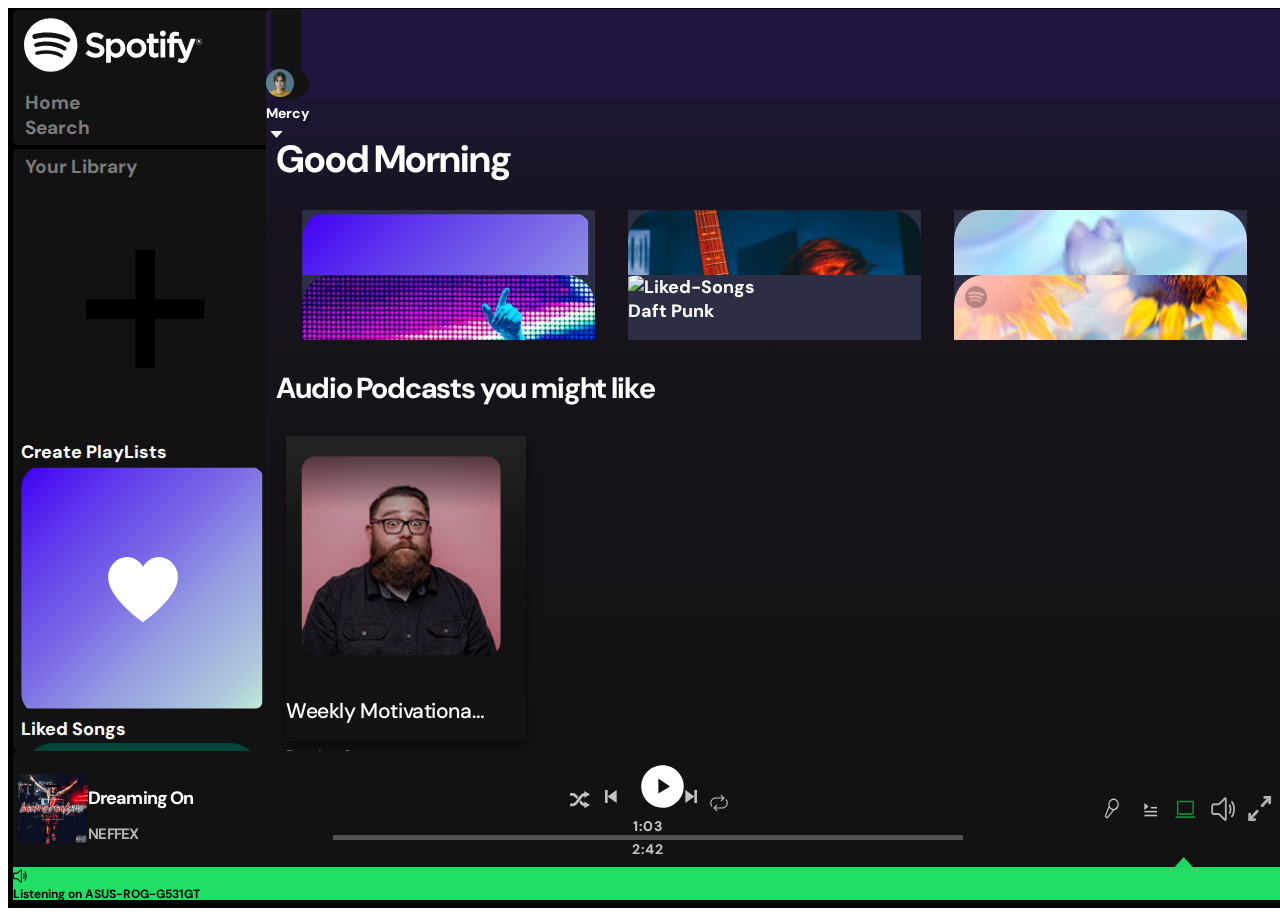
==== commit b0e02a03: "fixed anchor tag" ====
--- a/index.html
+++ b/index.html
@@ -42,7 +42,7 @@
             <div class="pill-list p-1 d-flex flex-column">
               <div class="left-nav-pill d-flex my-1">
                 <div class="col-2 align-items-center"><i class="fa-solid fa-house"></i></div>
-                <div class="col-10">Home</div>
+                <div class="col-10"><a href="./index.html">Home</a></div>
               </div>
               <div class="left-nav-pill d-flex my-1">
                 <div class="col-2 align-items-center"><i class="fa-solid fa-magnifying-glass"></i></div>
@@ -179,16 +179,16 @@
           <section class="main-window">
             <h1 class="px-2 py-1 pt-2">Good Morning</h1>
             <div class="Playlist-Block-Container">
-              <a href="./playlist.html">
+              
               <div class="Playlist-Block-entry d-flex align-items-center mb-1 rounded-3 me-2 mb-2 ">
                 <div class="col-3 entry-image-container ">
                   <img src="./assets/Liked_songs_logo.svg" alt="Liked-Songs">
                 </div>
                 <div class="col-6 px-3 entry-text">
-                  Liked Songs
-                  <div class="entry-play-button"><i class="fa-solid fa-play"></i></div>
-                </div>
-              </div></a>
+                  <a href="./playlist.html">Liked Songs</a>
+                  <div class="entry-play-button"><i class="fa-solid fa-play"></i></div>
+                </div>
+              </div>
   
               <div class="Playlist-Block-entry d-flex align-items-center mb-1 rounded-3 me-2 mb-2">
                 <div class="col-3 entry-image-container ">
--- a/style.css
+++ b/style.css
@@ -411,6 +411,10 @@
   padding-bottom: 50px;
 }
 
+main a{
+  text-decoration: none;
+  color: #7b7b7b;
+}
 .pp-col-right {
   background: linear-gradient(180deg, #90aea7 0%, #819e97 25%, #000 89.7%);
 }
@@ -749,7 +753,10 @@
   font-size: 20px;
   z-index: 1;
 }
-
+.main-window a{
+  text-decoration: none ;
+  color: white !important;
+}
 @media screen and (max-width: 767px) {
   /* main {
 
